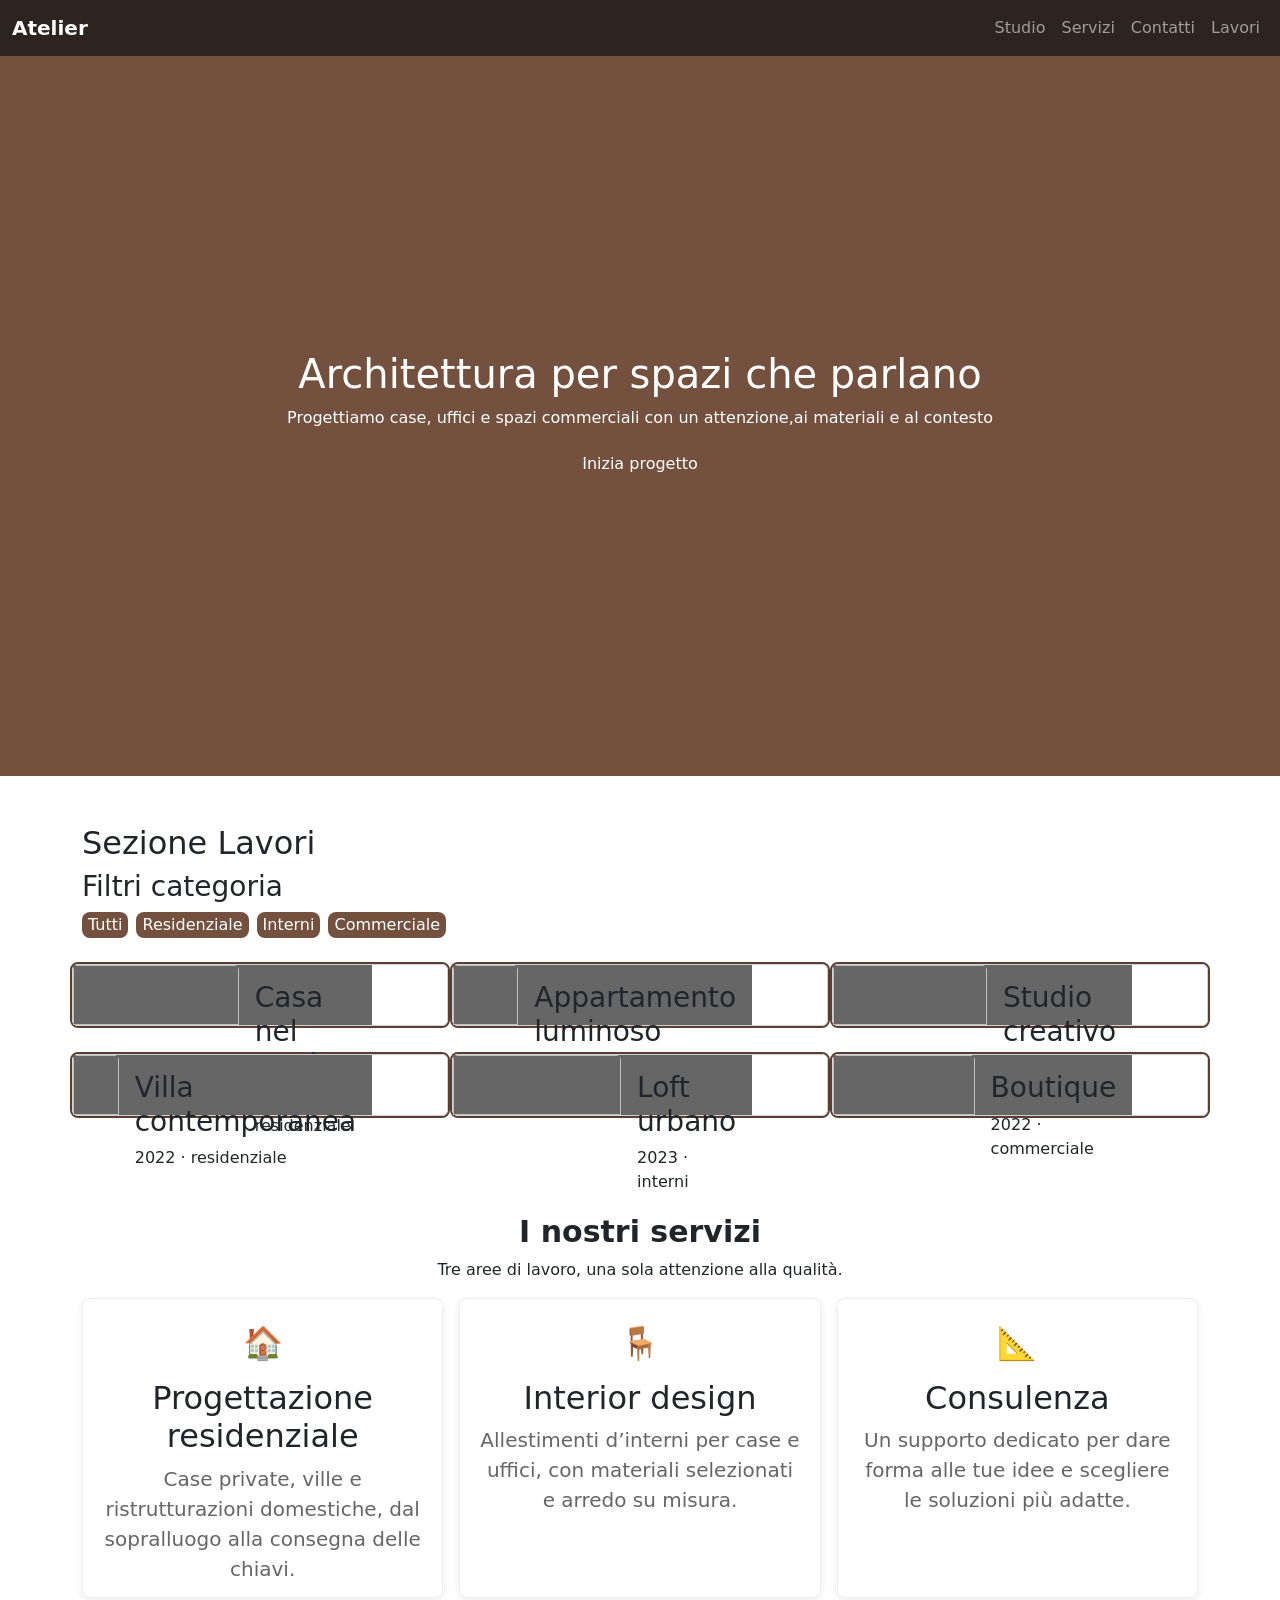
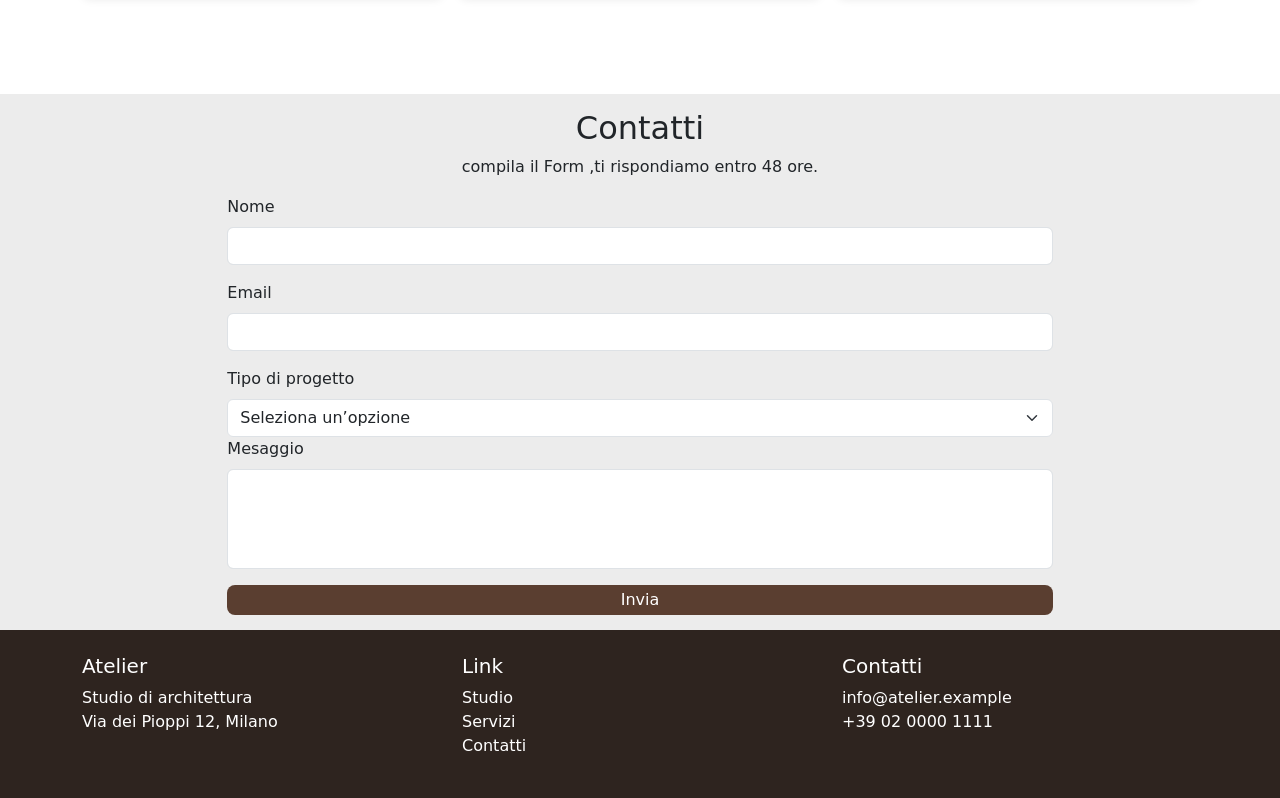
==== start/index.html @ 32607239 "sto finendo" ====
<!DOCTYPE html>
<html lang="it">

<head>
  <meta charset="UTF-8">
  <meta name="viewport" content="width=device-width, initial-scale=1.0">
  <title>Atelier — Studio di architettura</title>
  <link rel="stylesheet" href="https://cdn.jsdelivr.net/npm/bootstrap@5.3.3/dist/css/bootstrap.min.css">
  <link rel="stylesheet" href="style.css">
</head>

<body>

  
    <!-- Navbar Bootstrap (navbar-expand-md, sticky in cima) -->
    <header class="sticky-top">
      <nav class="navbar navbar-expand-md navbar-dark inizio ">
        <div class="container-fluid">
          <a class="navbar-brand fw-bold" href="#">Atelier</a>

          <button class="navbar-toggler" type="button" data-bs-toggle="collapse" data-bs-target="#nav-menu"
            aria-controls="nav-menu" aria-expanded="false" aria-label="Apri menu">
            <span class="navbar-toggler-icon"></span>
          </button>

          <div class="collapse navbar-collapse" id="nav-menu">
            <ul class="navbar-nav ms-auto"><!--margin left = ms-auto -->
              <li class="nav-item">
                <a class="nav-link" href="#studio">Studio</a>
              </li>
              <li class="nav-item">
                <a class="nav-link" href="#servizi">Servizi</a>
              </li>
              <li class="nav-item">
                <a class="nav-link" href="#contatti">Contatti</a>
              </li>
              <li class="nav-item">
                <a class="nav-link" href="#Lavori">Lavori</a>
              </li>
            </ul>
          </div>
        </div>
      </nav>
    </header>
 




  <section id="studio">
    <!-- Hero: titolo grande, sottotitolo, CTA. Sfondo brand. min-height 80vh -->
    <section class="hero d-flex align-items-center justify-content-center text-center">
      <div class="">
        <h1>Architettura per spazi che parlano</h1>
        <p>Progettiamo case, uffici e spazi commerciali con un attenzione,ai
          materiali e al contesto</p>
        <a class="btn btn-primary contatti_button" href="#contatti ">Inizia progetto</a>
      </div>
    </section>
  </section>




<section id="Lavori" class="py-5">
  <div class="container">
    <h2>Sezione Lavori</h2>

    <div class="mb-4">
      <h3>Filtri categoria</h3>
      <div id="filtri-lavori" class="d-flex flex-wrap gap-2">
        <button class="button_filter" data-categoria="tutti">Tutti</button>
        <button class="button_filter" data-categoria="residenziale">Residenziale</button>
        <button class="button_filter" data-categoria="interni">Interni</button>
        <button class="button_filter" data-categoria="commerciale">Commerciale</button>
      </div>
    </div>

    <div id="griglia-lavori" class="row g-4"></div>
  </div>
</section>





  <section id="servizi">
    <!-- 3 card servizi affiancate da md in su -->
    <section id="servizi" class="py-5">
      <div class="container">
        <div class="text-center mb-3">
          <h2 class="titolo_card fw-bold">I nostri servizi</h2>
          <p>Tre aree di lavoro, una sola attenzione alla qualità.</p>
        </div>

        <div class="row g-3">
          <div class="col-12 col-md-4 ">
            <article class="service-card text-center">
              <div class="service-icon" aria-hidden="true">🏠</div>
              <h3>Progettazione residenziale</h3>
              <p>Case private, ville e ristrutturazioni domestiche, dal sopralluogo alla consegna delle chiavi.</p>
            </article>
          </div>

          <div class="col-12 col-md-4">
            <article class="service-card text-center">
              <div class="service-icon" aria-hidden="true">🪑</div>
              <h3>Interior design</h3>
              <p>Allestimenti d’interni per case e uffici, con materiali selezionati e arredo su misura.</p>
            </article>
          </div>

          <div class="col-12 col-md-4">
            <article class="service-card text-center">
              <div class="service-icon" aria-hidden="true">📐</div>
              <h3>Consulenza</h3>
              <p>Un supporto dedicato per dare forma alle tue idee e scegliere le soluzioni più adatte.</p>
            </article>
          </div>
        </div>
      </div>
    </section>
  </section>

  <section id="contatti"  class="pt-5 pb-0">
    <!-- Form contatti Bootstrap, larghezza limitata e centrata -->

    <div clss="container ">
      <div class="row bg-contatti">
        <div class="col-12 col-md-8 col-lg-8 mx-auto ">
         <div class="text-center">
          <h2>Contatti</h2>
          <p>compila il Form ,ti rispondiamo entro 48 ore.</p>

         </div>

          <form>
            <div class="mb-3">
              <label for="none" class="form-label">Nome</label>
              <input type="text" class="form-control" id="input_name">

            </div>


            <div class="mb-3">
              <label for="email" class="form-label">Email</label>
              <input type="email" class="form-control" id="input_email">
            </div>

            <div class="mb-3">

              <label for="progetto" class="form-label">Tipo di progetto</label>
              <select class="form-select" id="progetto" name="progetto">
                <option value="" selected disabled>Seleziona un’opzione</option>
                <option value="residenziale">Progettazione residenziale</option>
                <option value="interior-design">Interior design</option>
                <option value="consulenza">Consulenza</option>
              </select>

              <div class="mb-3">
              <label for="none" class="form-label">Mesaggio</label>
              <input type="text" class="form-control" id="input_message">

            </div>
            </div>
            <button class="buttom_from">Invia</button>
          </form>
        </div>

      </div>

    </div>





  </section>

 




    <!-- 3 colonne: Atelier+indirizzo / Link / Contatti. Copyright in fondo -->
  <footer class="footer">
  <div class="container">
    <div class="row">
      <div class="col-12 col-md-4 footer_m">
        <h5>Atelier</h5>
        <p>Studio di architettura<br>Via dei Pioppi 12, Milano</p>
      </div>

      <div class="col-12 col-md-4 footer_m">
        <h5>Link</h5>
        <ul class="list-unstyled">
          <li><a class="text-decoration-none" href="#studio">Studio</a></li>
          <li><a class="text-decoration-none" href="#servizi">Servizi</a></li>
          <li><a class="text-decoration-none" href="#contatti">Contatti</a></li>
        </ul>
      </div>

      <div class="col-12 col-md-4 footer_m">
        <h5>Contatti</h5>
        <ul class="list-unstyled">
          <li><a class="text-decoration-none" href="mailto:info@atelier.example">info@atelier.example</a></li>
          <li><a class="text-decoration-none" href="tel:+390200001111">+39 02 0000 1111</a></li>
        </ul>
      </div>
    </div>
  </div>
</footer>

  <script src="https://cdn.jsdelivr.net/npm/bootstrap@5.3.3/dist/js/bootstrap.bundle.min.js"></script>
  <script src="script.js"></script>
</body>

</html>
---- start/style.css ----
.inizio {
  background-color: hsl(20, 20%, 15%);
}

.hero {
  min-height: 80vh;
  background-color: hsl(20, 30%, 35%);
  color: white;
}

.bg-contatti {
  background-color: rgba(208, 208, 208, 0.4);
  padding: 15px;
}

.contatti_button {
  background-color: hsl(20, 30%, 35%);
  border: hsl(20, 30%, 27%);
}

.contatti_button:hover {
  background-color: hsl(20, 30%, 27%);
  border: hsl(20, 30%, 27%);
}

#contatti {
  padding-bottom: 0px;
}

.titolo_card {
  font-size: 30px;
}

.service-card {
  box-shadow: 0 4px 14px rgba(0, 0, 0, 0.12);
  transition: transform 0.25s ease, box-shadow 0.25s ease;
}
.service-card:hover {
  transform: translateY(-5px);
  box-shadow: 0 8px 22px rgba(0, 0, 0, 0.18);
}
.service-card {
  width: 100%;
  height: 300px;
  padding: 1.25rem;
  background: #fff;
  border: 1px solid #eee;
  border-radius: 0.5rem;
  box-shadow: 0 2px 8px rgba(0, 0, 0, 0.08);
  font-size: 20px;
}

.service-icon {
  margin-bottom: 0.75rem;
  font-size: 2rem;
}

.service-card h3 {
  font-size: 2rem;
}

.service-card p {
  margin-bottom: 0;
  color: #666;
}

.buttom_from {
  width: 100%;
  border: 0px;
  background-color: hsl(20, 30%, 27%);
  border-radius: 8px;
  color: #fff;
}

#input_message {
  height: 100px;
}

.img_card {
  display: flex;
  background-color: #666;
  width: 80%;
  height: 60px;
}

.card_lavori {
  border: 2px solid hsl(20, 30%, 27%);
  background-color: #fff;
  border-radius: 8px;
  padding: 0px;
}

.button_filter {
  background-color: hsl(20, 30%, 35%);
  color: #fff;
  border: hsl(20, 30%, 27%);
  border-radius: 8px;
}

.button_filter :hover {
  background-color: white !important;
  color: hsl(20, 30%, 35%);
}

.footer {
  background-color: hsl(20, 20%, 15%);
  color: #fff;
  width: 100%;
  height: 100%;
  padding: 1.5rem 0;
}

.footer_m {
  margin-bottom: 1rem;
}

.footer a {
  color: white;
}

@media (min-width: 768px) {
  .footer_m {
    margin-bottom: 0px;
  }
  .buttom_from {
    height: 30px;
  }
}

/*# sourceMappingURL=style.css.map */
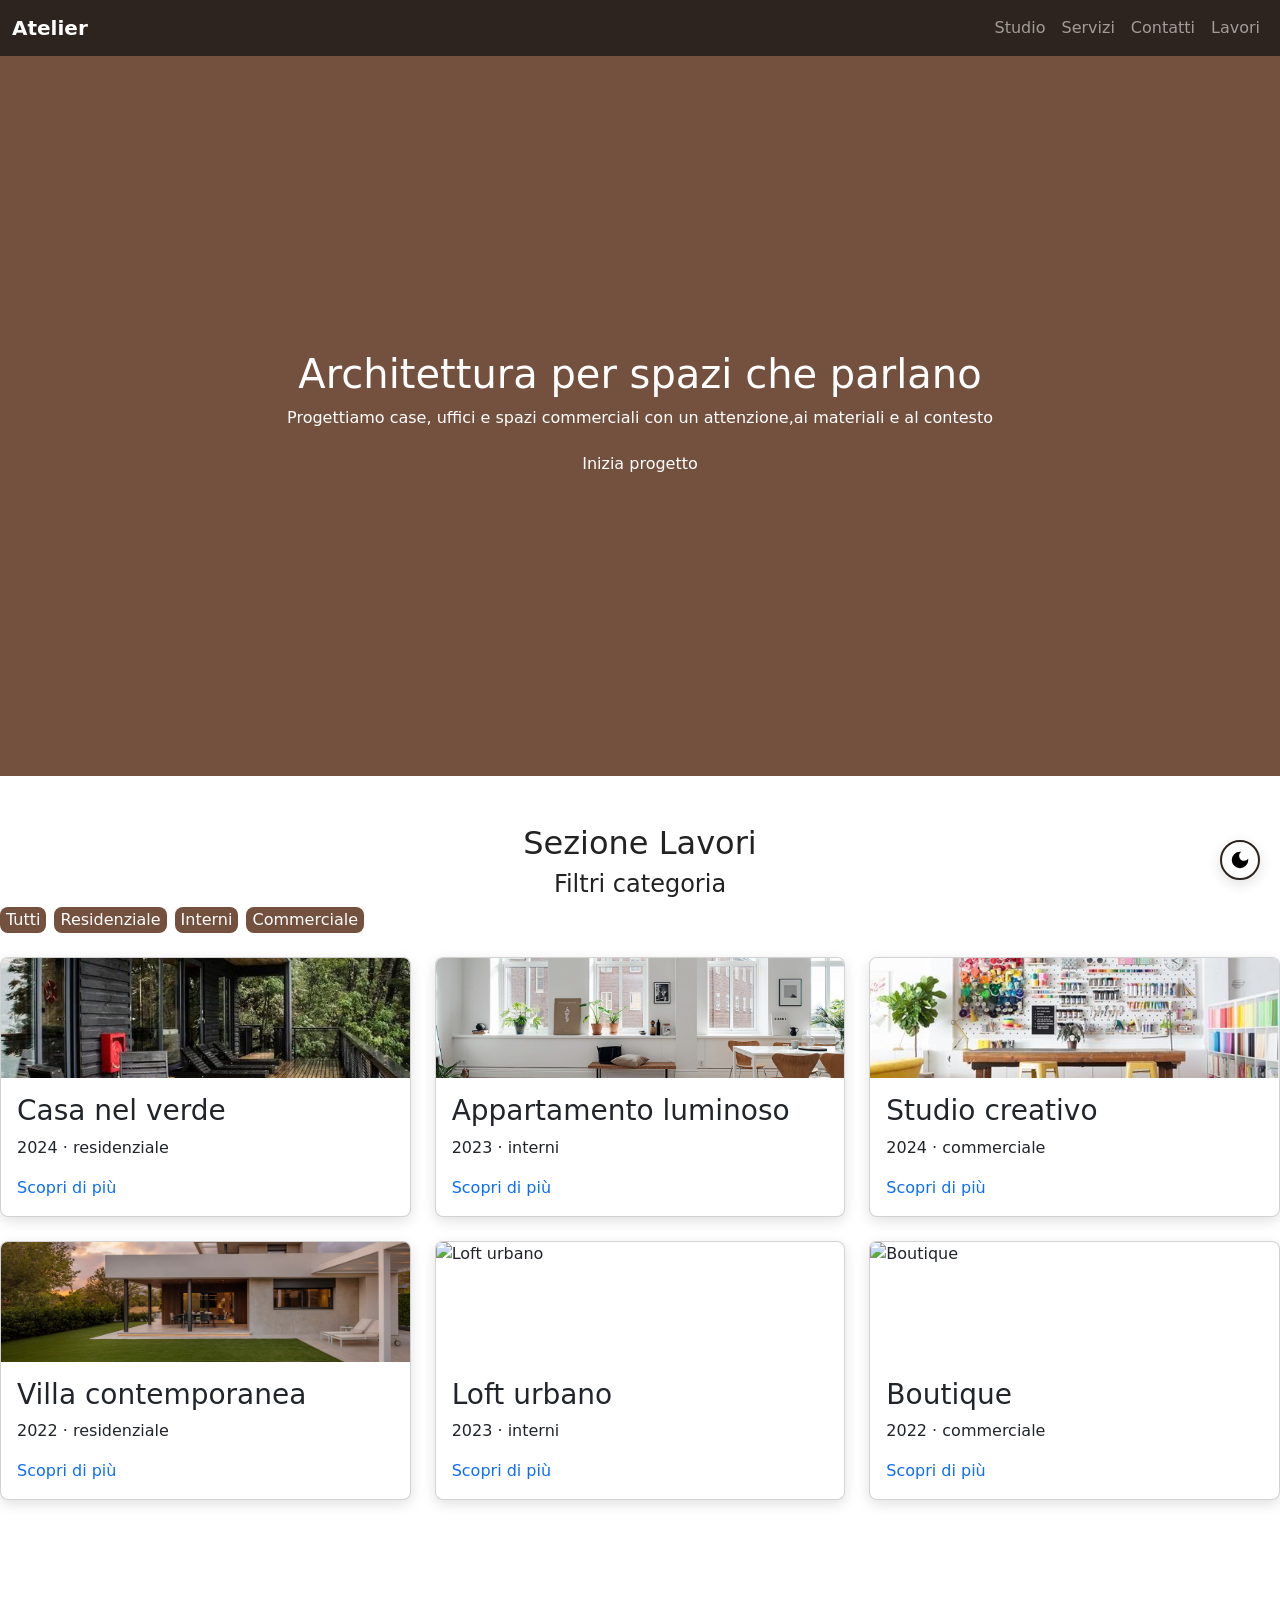
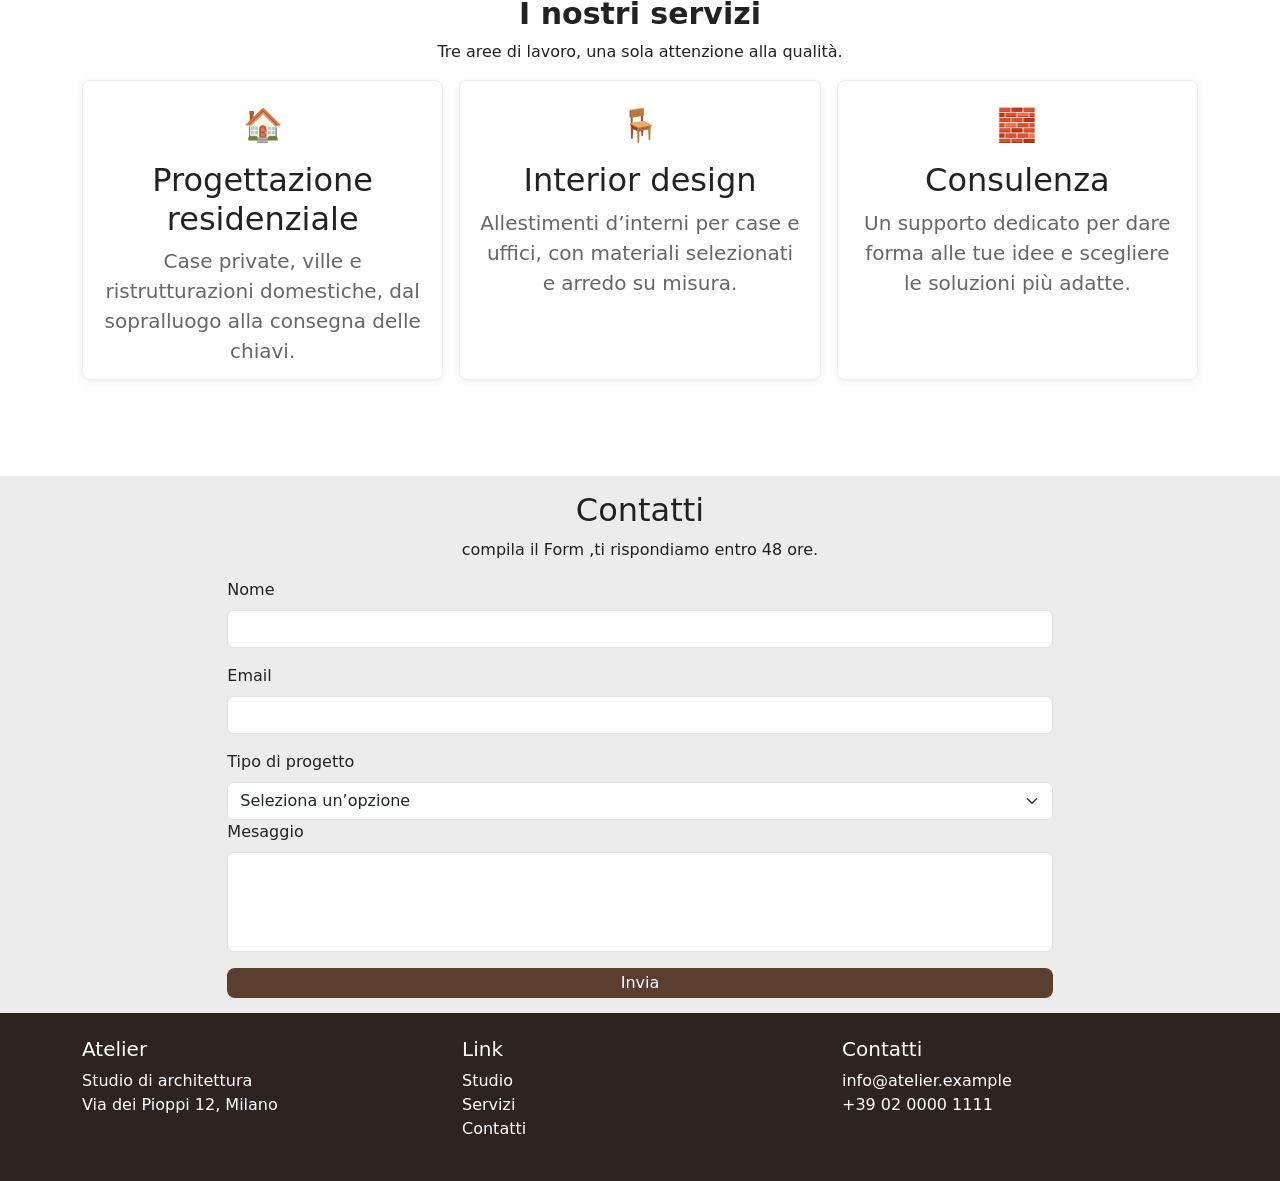
==== commit 3875842b: "quasi fatto" ====
--- a/start/index.html
+++ b/start/index.html
@@ -10,39 +10,50 @@
 </head>
 
 <body>
-
-  
-    <!-- Navbar Bootstrap (navbar-expand-md, sticky in cima) -->
-    <header class="sticky-top">
-      <nav class="navbar navbar-expand-md navbar-dark inizio ">
-        <div class="container-fluid">
-          <a class="navbar-brand fw-bold" href="#">Atelier</a>
-
-          <button class="navbar-toggler" type="button" data-bs-toggle="collapse" data-bs-target="#nav-menu"
-            aria-controls="nav-menu" aria-expanded="false" aria-label="Apri menu">
-            <span class="navbar-toggler-icon"></span>
-          </button>
-
-          <div class="collapse navbar-collapse" id="nav-menu">
-            <ul class="navbar-nav ms-auto"><!--margin left = ms-auto -->
-              <li class="nav-item">
-                <a class="nav-link" href="#studio">Studio</a>
-              </li>
-              <li class="nav-item">
-                <a class="nav-link" href="#servizi">Servizi</a>
-              </li>
-              <li class="nav-item">
-                <a class="nav-link" href="#contatti">Contatti</a>
-              </li>
-              <li class="nav-item">
-                <a class="nav-link" href="#Lavori">Lavori</a>
-              </li>
-            </ul>
-          </div>
-        </div>
-      </nav>
-    </header>
- 
+  <!--  BOTTONE notte -->
+  <div class="position-absolute z-3">
+    <button class="tema-toggle  d-flex align-items-center justify-content-center">
+      <svg xmlns="http://w3.org" width="22" height="22" viewBox="0 0 24 24" fill="currentColor">
+        <path
+          d="M12 3a9 9 0 1 0 9 9c0-.46-.04-.92-.1-1.36a5.389 5.389 0 0 1-4.4 2.26 5.403 5.403 0 0 1-3.14-9.8c-.44-.06-.9-.1-1.36-.1z" />
+      </svg>
+    </button>
+  </div>
+
+
+
+
+  <!-- Navbar Bootstrap (navbar-expand-md, sticky in cima) -->
+  <header class="sticky-top">
+    <nav class="navbar navbar-expand-md navbar-dark inizio ">
+      <div class="container-fluid">
+        <a class="navbar-brand fw-bold" href="#">Atelier</a>
+
+        <button class="navbar-toggler" type="button" data-bs-toggle="collapse" data-bs-target="#nav-menu"
+          aria-controls="nav-menu" aria-expanded="false" aria-label="Apri menu">
+          <span class="navbar-toggler-icon"></span>
+        </button>
+
+        <div class="collapse navbar-collapse" id="nav-menu">
+          <ul class="navbar-nav ms-auto"><!--margin left = ms-auto -->
+            <li class="nav-item">
+              <a class="nav-link" href="#studio">Studio</a>
+            </li>
+            <li class="nav-item">
+              <a class="nav-link" href="#servizi">Servizi</a>
+            </li>
+            <li class="nav-item">
+              <a class="nav-link" href="#contatti">Contatti</a>
+            </li>
+            <li class="nav-item">
+              <a class="nav-link" href="#Lavori">Lavori</a>
+            </li>
+          </ul>
+        </div>
+      </div>
+    </nav>
+  </header>
+
 
 
 
@@ -61,24 +72,25 @@
 
 
 
-
-<section id="Lavori" class="py-5">
-  <div class="container">
-    <h2>Sezione Lavori</h2>
-
-    <div class="mb-4">
-      <h3>Filtri categoria</h3>
-      <div id="filtri-lavori" class="d-flex flex-wrap gap-2">
-        <button class="button_filter" data-categoria="tutti">Tutti</button>
-        <button class="button_filter" data-categoria="residenziale">Residenziale</button>
-        <button class="button_filter" data-categoria="interni">Interni</button>
-        <button class="button_filter" data-categoria="commerciale">Commerciale</button>
-      </div>
+  <!-- Sezione Lavori-->
+  <section id="Lavori" class="py-5">
+    <div>
+      <div class="container text-center">
+        <h2 >Sezione Lavori</h2>
+        <h4>Filtri categoria</h4>
+      </div>
+      <div class="mb-4">
+        <div id="filtri-lavori" class="d-flex flex-wrap gap-2">
+          <button class="button_filter" data-categoria="tutti">Tutti</button>
+          <button class="button_filter" data-categoria="residenziale">Residenziale</button>
+          <button class="button_filter" data-categoria="interni">Interni</button>
+          <button class="button_filter" data-categoria="commerciale">Commerciale</button>
+        </div>
+      </div>
+
+      <div id="griglia-lavori" class="row g-4"></div>
     </div>
-
-    <div id="griglia-lavori" class="row g-4"></div>
-  </div>
-</section>
+  </section>
 
 
 
@@ -112,7 +124,7 @@
 
           <div class="col-12 col-md-4">
             <article class="service-card text-center">
-              <div class="service-icon" aria-hidden="true">📐</div>
+              <div class="service-icon" aria-hidden="true">🧱</div>
               <h3>Consulenza</h3>
               <p>Un supporto dedicato per dare forma alle tue idee e scegliere le soluzioni più adatte.</p>
             </article>
@@ -122,17 +134,17 @@
     </section>
   </section>
 
-  <section id="contatti"  class="pt-5 pb-0">
+  <section id="contatti" class="pt-5 pb-0">
     <!-- Form contatti Bootstrap, larghezza limitata e centrata -->
 
     <div clss="container ">
       <div class="row bg-contatti">
         <div class="col-12 col-md-8 col-lg-8 mx-auto ">
-         <div class="text-center">
-          <h2>Contatti</h2>
-          <p>compila il Form ,ti rispondiamo entro 48 ore.</p>
-
-         </div>
+          <div class="text-center">
+            <h2>Contatti</h2>
+            <p>compila il Form ,ti rispondiamo entro 48 ore.</p>
+
+          </div>
 
           <form>
             <div class="mb-3">
@@ -158,10 +170,10 @@
               </select>
 
               <div class="mb-3">
-              <label for="none" class="form-label">Mesaggio</label>
-              <input type="text" class="form-control" id="input_message">
-
-            </div>
+                <label for="none" class="form-label">Mesaggio</label>
+                <input type="text" class="form-control" id="input_message">
+
+              </div>
             </div>
             <button class="buttom_from">Invia</button>
           </form>
@@ -177,39 +189,39 @@
 
   </section>
 
- 
-
-
-
-
-    <!-- 3 colonne: Atelier+indirizzo / Link / Contatti. Copyright in fondo -->
+
+
+
+
+
+  <!-- 3 colonne: Atelier+indirizzo / Link / Contatti. Copyright in fondo -->
   <footer class="footer">
-  <div class="container">
-    <div class="row">
-      <div class="col-12 col-md-4 footer_m">
-        <h5>Atelier</h5>
-        <p>Studio di architettura<br>Via dei Pioppi 12, Milano</p>
-      </div>
-
-      <div class="col-12 col-md-4 footer_m">
-        <h5>Link</h5>
-        <ul class="list-unstyled">
-          <li><a class="text-decoration-none" href="#studio">Studio</a></li>
-          <li><a class="text-decoration-none" href="#servizi">Servizi</a></li>
-          <li><a class="text-decoration-none" href="#contatti">Contatti</a></li>
-        </ul>
-      </div>
-
-      <div class="col-12 col-md-4 footer_m">
-        <h5>Contatti</h5>
-        <ul class="list-unstyled">
-          <li><a class="text-decoration-none" href="mailto:info@atelier.example">info@atelier.example</a></li>
-          <li><a class="text-decoration-none" href="tel:+390200001111">+39 02 0000 1111</a></li>
-        </ul>
+    <div class="container">
+      <div class="row">
+        <div class="col-12 col-md-4 footer_m">
+          <h5>Atelier</h5>
+          <p>Studio di architettura<br>Via dei Pioppi 12, Milano</p>
+        </div>
+
+        <div class="col-12 col-md-4 footer_m">
+          <h5>Link</h5>
+          <ul class="list-unstyled">
+            <li><a class="text-decoration-none" href="#studio">Studio</a></li>
+            <li><a class="text-decoration-none" href="#servizi">Servizi</a></li>
+            <li><a class="text-decoration-none" href="#contatti">Contatti</a></li>
+          </ul>
+        </div>
+
+        <div class="col-12 col-md-4 footer_m">
+          <h5>Contatti</h5>
+          <ul class="list-unstyled">
+            <li><a class="text-decoration-none" href="mailto:info@atelier.example">info@atelier.example</a></li>
+            <li><a class="text-decoration-none" href="tel:+390200001111">+39 02 0000 1111</a></li>
+          </ul>
+        </div>
       </div>
     </div>
-  </div>
-</footer>
+  </footer>
 
   <script src="https://cdn.jsdelivr.net/npm/bootstrap@5.3.3/dist/js/bootstrap.bundle.min.js"></script>
   <script src="script.js"></script>
--- a/start/style.css
+++ b/start/style.css
@@ -1,3 +1,32 @@
+.tema-toggle {
+  position: fixed;
+  right: 20px;
+  bottom: 20px;
+  z-index: 1050;
+  border-radius: 50%;
+  width: 40px;
+  height: 40px;
+  border: 2px solid hsl(20, 20%, 15%);
+  background-color: #fff;
+  box-shadow: 0 4px 14px rgba(0, 0, 0, 0.12);
+  transition: transform 0.25s ease, box-shadow 0.25s ease;
+}
+.tema-toggle:hover {
+  transform: translateY(-5px);
+  box-shadow: 0 8px 22px rgba(0, 0, 0, 0.18);
+}
+
+body {
+  background-color: #fff;
+  color: #222;
+  transition: background-color 300ms ease, color 300ms ease;
+}
+
+body.dark {
+  background-color: #222;
+  color: white;
+}
+
 .inizio {
   background-color: hsl(20, 20%, 15%);
 }
@@ -84,10 +113,26 @@
 }
 
 .card_lavori {
-  border: 2px solid hsl(20, 30%, 27%);
-  background-color: #fff;
+  box-shadow: 0 4px 14px rgba(0, 0, 0, 0.12);
+  transition: transform 0.25s ease, box-shadow 0.25s ease;
+}
+.card_lavori:hover {
+  transform: translateY(-5px);
+  box-shadow: 0 8px 22px rgba(0, 0, 0, 0.18);
+}
+.card_lavori {
+  overflow: hidden;
   border-radius: 8px;
-  padding: 0px;
+}
+
+.card_lavori .card-img-top {
+  width: 100%;
+  height: 120px;
+  object-fit: cover;
+}
+
+.card-link {
+  text-decoration: none;
 }
 
 .button_filter {
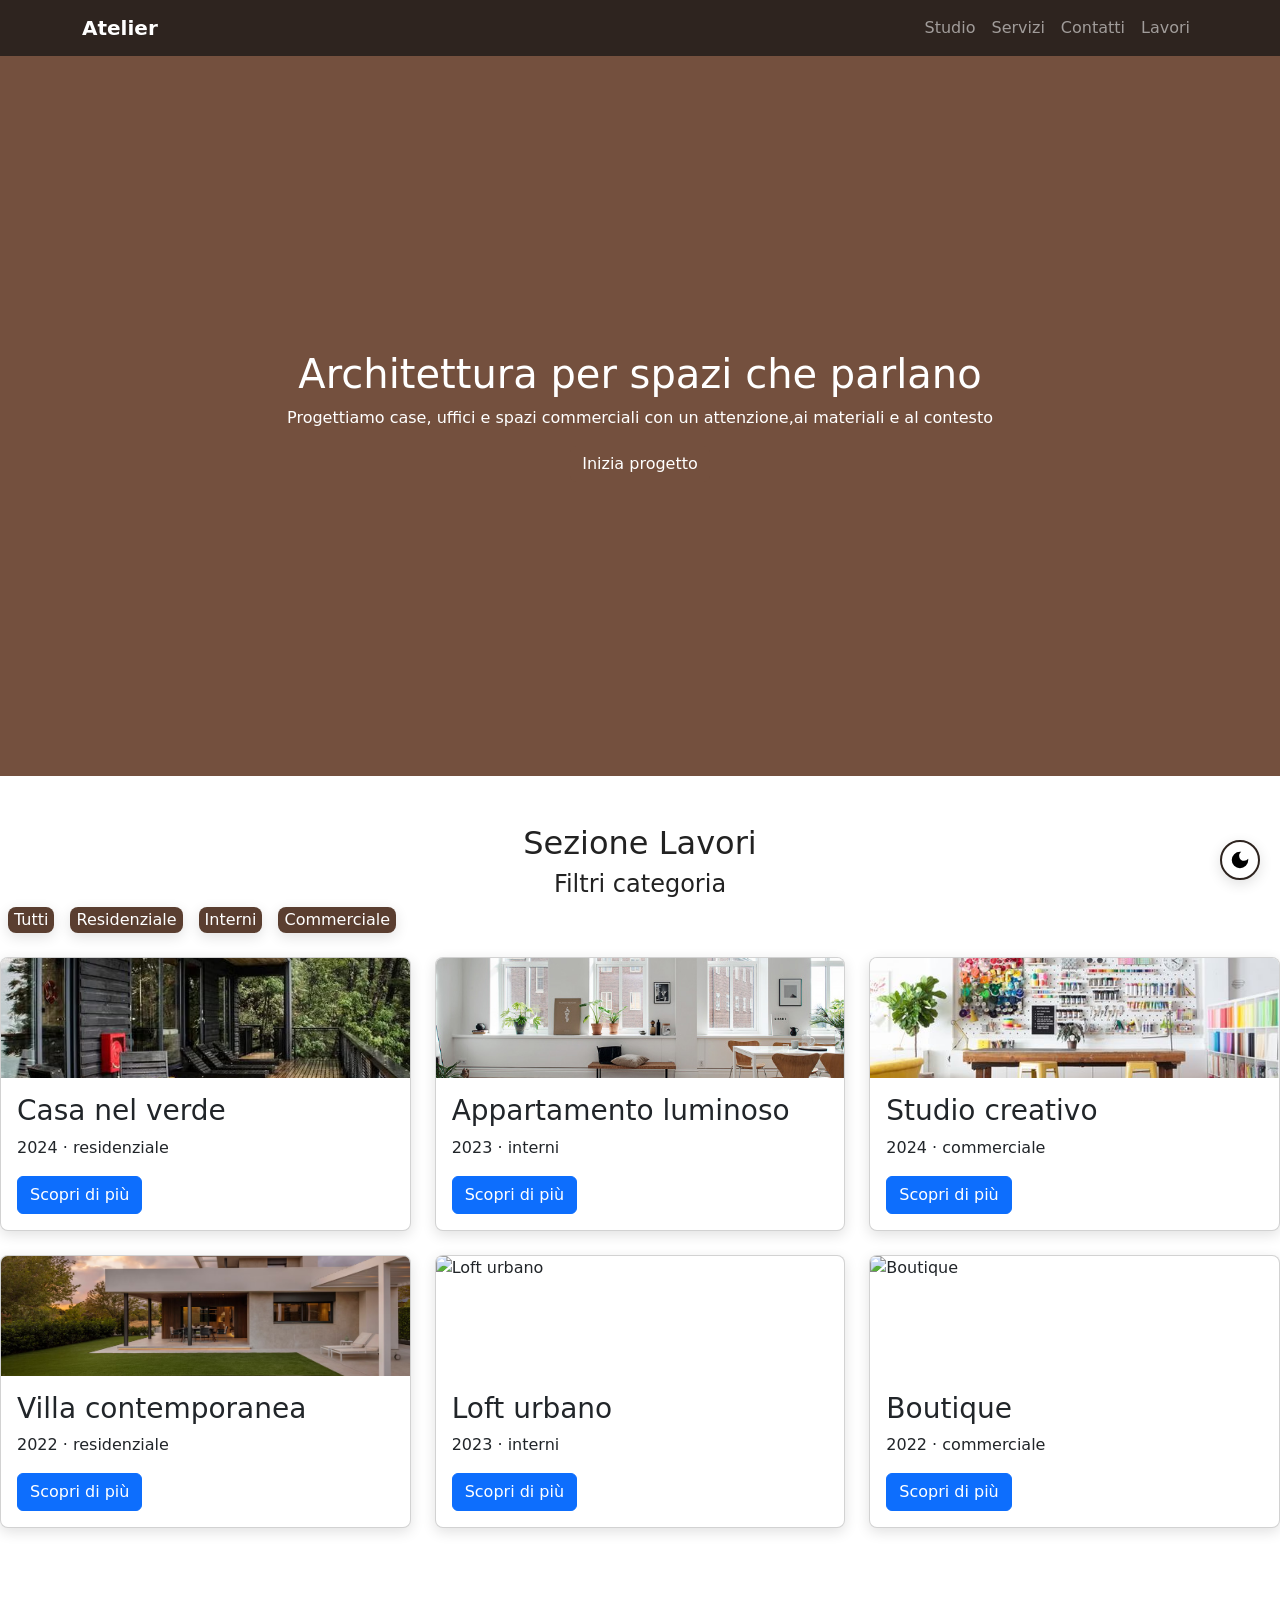
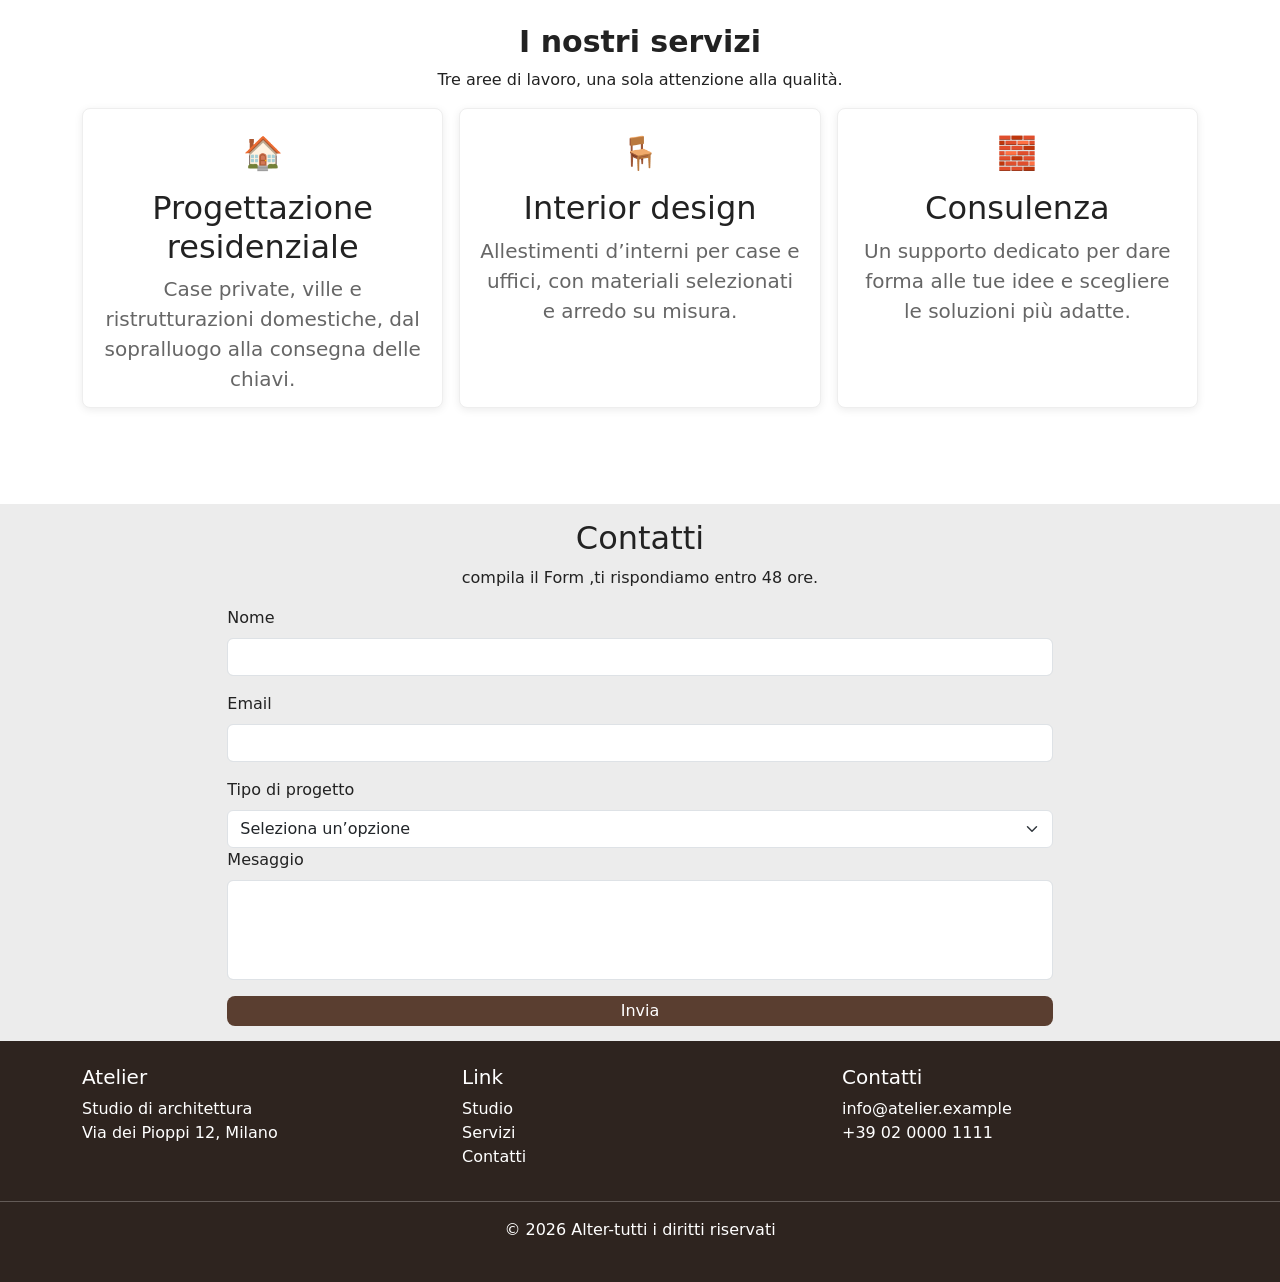
==== commit ea5dd94f: "finendo lultimo extra" ====
--- a/start/index.html
+++ b/start/index.html
@@ -25,8 +25,8 @@
 
   <!-- Navbar Bootstrap (navbar-expand-md, sticky in cima) -->
   <header class="sticky-top">
-    <nav class="navbar navbar-expand-md navbar-dark inizio ">
-      <div class="container-fluid">
+    <nav class="navbar navbar-expand-md navbar-dark inizio  ">
+      <div class="container">
         <a class="navbar-brand fw-bold" href="#">Atelier</a>
 
         <button class="navbar-toggler" type="button" data-bs-toggle="collapse" data-bs-target="#nav-menu"
@@ -76,7 +76,7 @@
   <section id="Lavori" class="py-5">
     <div>
       <div class="container text-center">
-        <h2 >Sezione Lavori</h2>
+        <h2>Sezione Lavori</h2>
         <h4>Filtri categoria</h4>
       </div>
       <div class="mb-4">
@@ -221,10 +221,32 @@
         </div>
       </div>
     </div>
+    <hr>
+    <p class="text-center mb-3 ">&copy 2026 Alter-tutti i diritti riservati</p>
+
   </footer>
 
   <script src="https://cdn.jsdelivr.net/npm/bootstrap@5.3.3/dist/js/bootstrap.bundle.min.js"></script>
   <script src="script.js"></script>
+
+
+
+
+
+
+  <div class="modal fade" id="modalLavoro">
+    <div class="modal-dialog">
+      <div class="modal-content">
+        <div class="modal-header">
+          <h5 class="modal-title">Casa nel verde</h5>
+          <button class="btn-close" data-bs-dismiss="modal"></button>
+        </div>
+        <div class="modal-body">
+          <p>Descrizione del progetto.</p>
+        </div>
+      </div>
+    </div>
+  </div>
 </body>
 
 </html>
--- a/start/style.css
+++ b/start/style.css
@@ -136,15 +136,23 @@
 }
 
 .button_filter {
+  border: none;
+  background-color: hsl(20, 30%, 27%);
+  border-radius: 8px;
+  color: white;
+  box-shadow: 0 4px 14px rgba(0, 0, 0, 0.12);
+  transition: transform 0.25s ease, box-shadow 0.25s ease;
+}
+.button_filter:hover {
+  transform: translateY(-5px);
+  box-shadow: 0 8px 22px rgba(0, 0, 0, 0.18);
+}
+.button_filter {
+  margin-left: 8px;
+}
+
+.button_filter:hover {
   background-color: hsl(20, 30%, 35%);
-  color: #fff;
-  border: hsl(20, 30%, 27%);
-  border-radius: 8px;
-}
-
-.button_filter :hover {
-  background-color: white !important;
-  color: hsl(20, 30%, 35%);
 }
 
 .footer {
@@ -171,5 +179,47 @@
     height: 30px;
   }
 }
+@media (min-width: 1400px) {
+  .tema-toggle {
+    top: 70px;
+  }
+}
+.popup {
+  display: none;
+  position: fixed;
+  inset: 0;
+  background: rgba(0, 0, 0, 0.6);
+  justify-content: center;
+  align-items: center;
+  z-index: 2000;
+}
+
+.popup.visibile {
+  display: flex;
+}
+
+.popup-contenuto {
+  background: white;
+  color: #222;
+  padding: 2rem;
+  border-radius: 8px;
+}
+
+.pop.b {
+  border-radius: 20px;
+}
+
+.pop_b:hover {
+  background-color: rgb(93, 0, 0);
+}
+
+.pop_invia {
+  border: #222;
+  border-radius: 6px;
+}
+
+.pop_invia:hover {
+  background-color: green;
+}
 
 /*# sourceMappingURL=style.css.map */
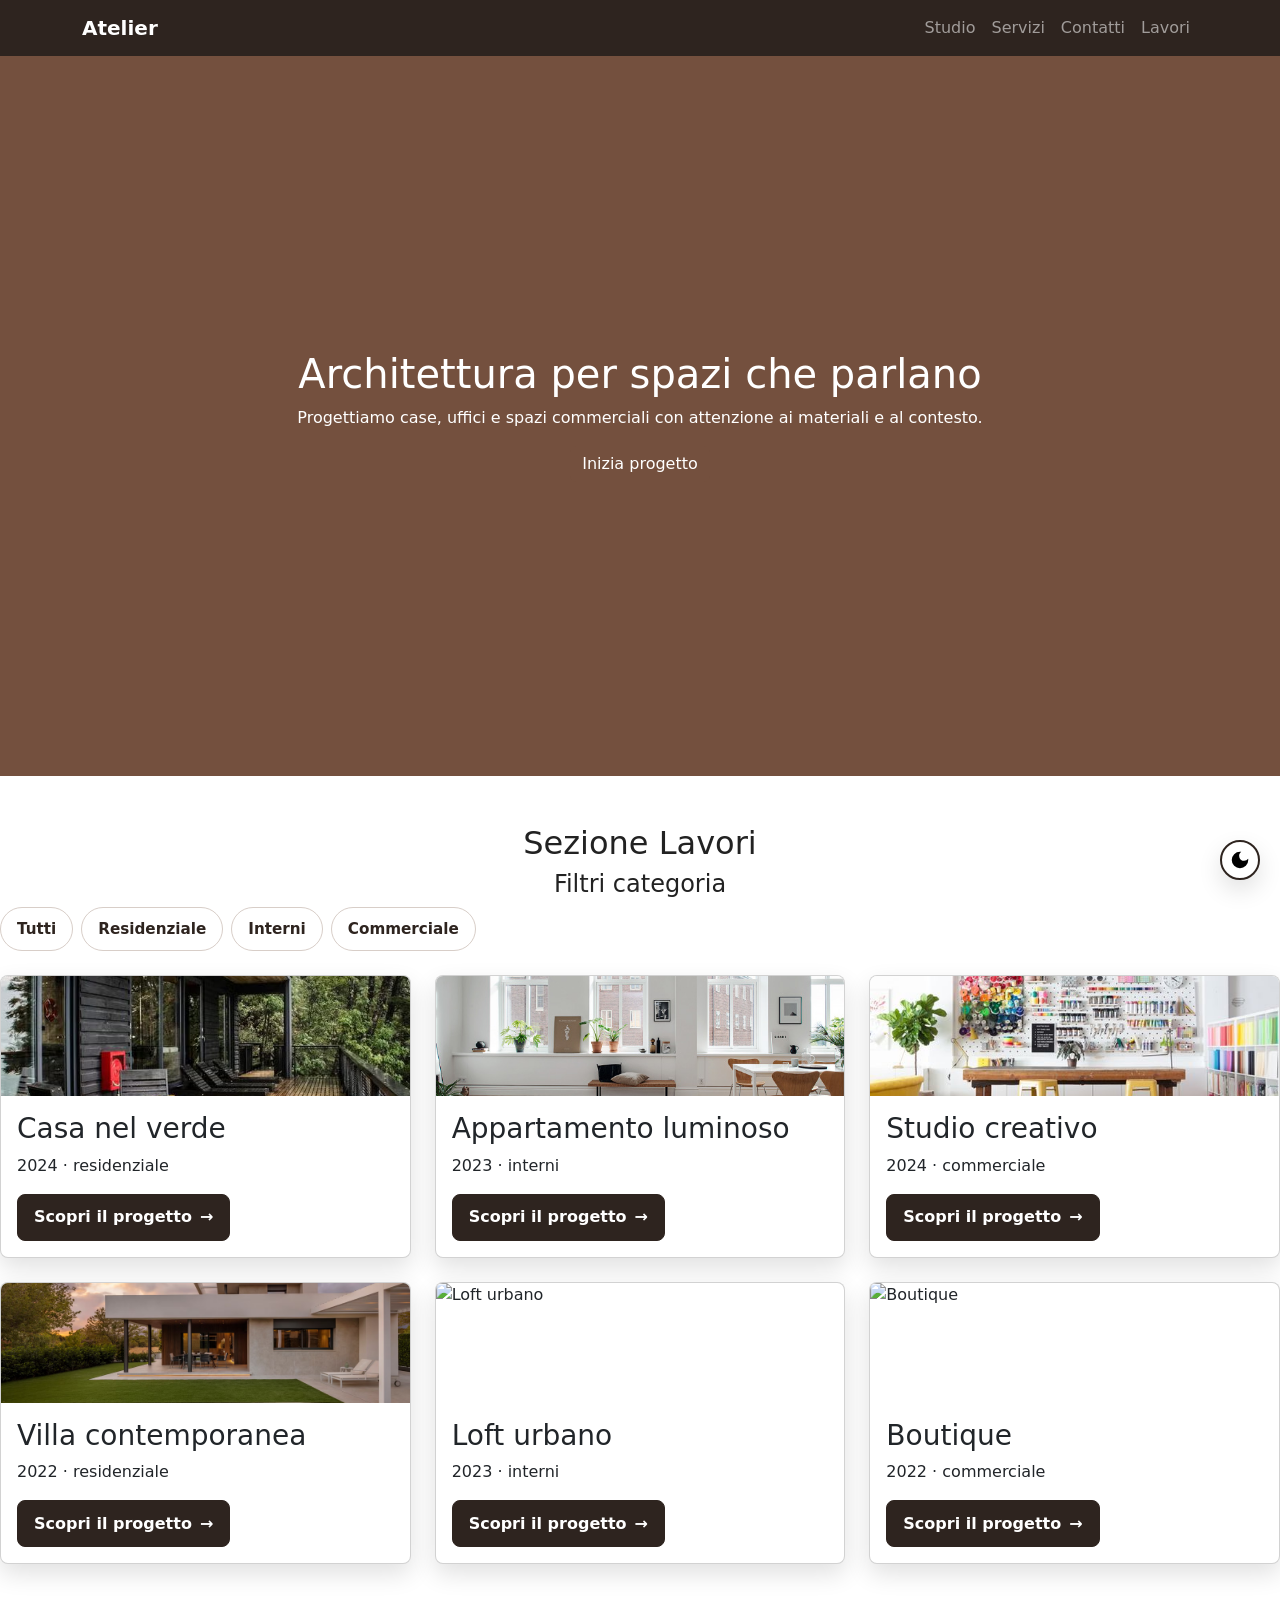
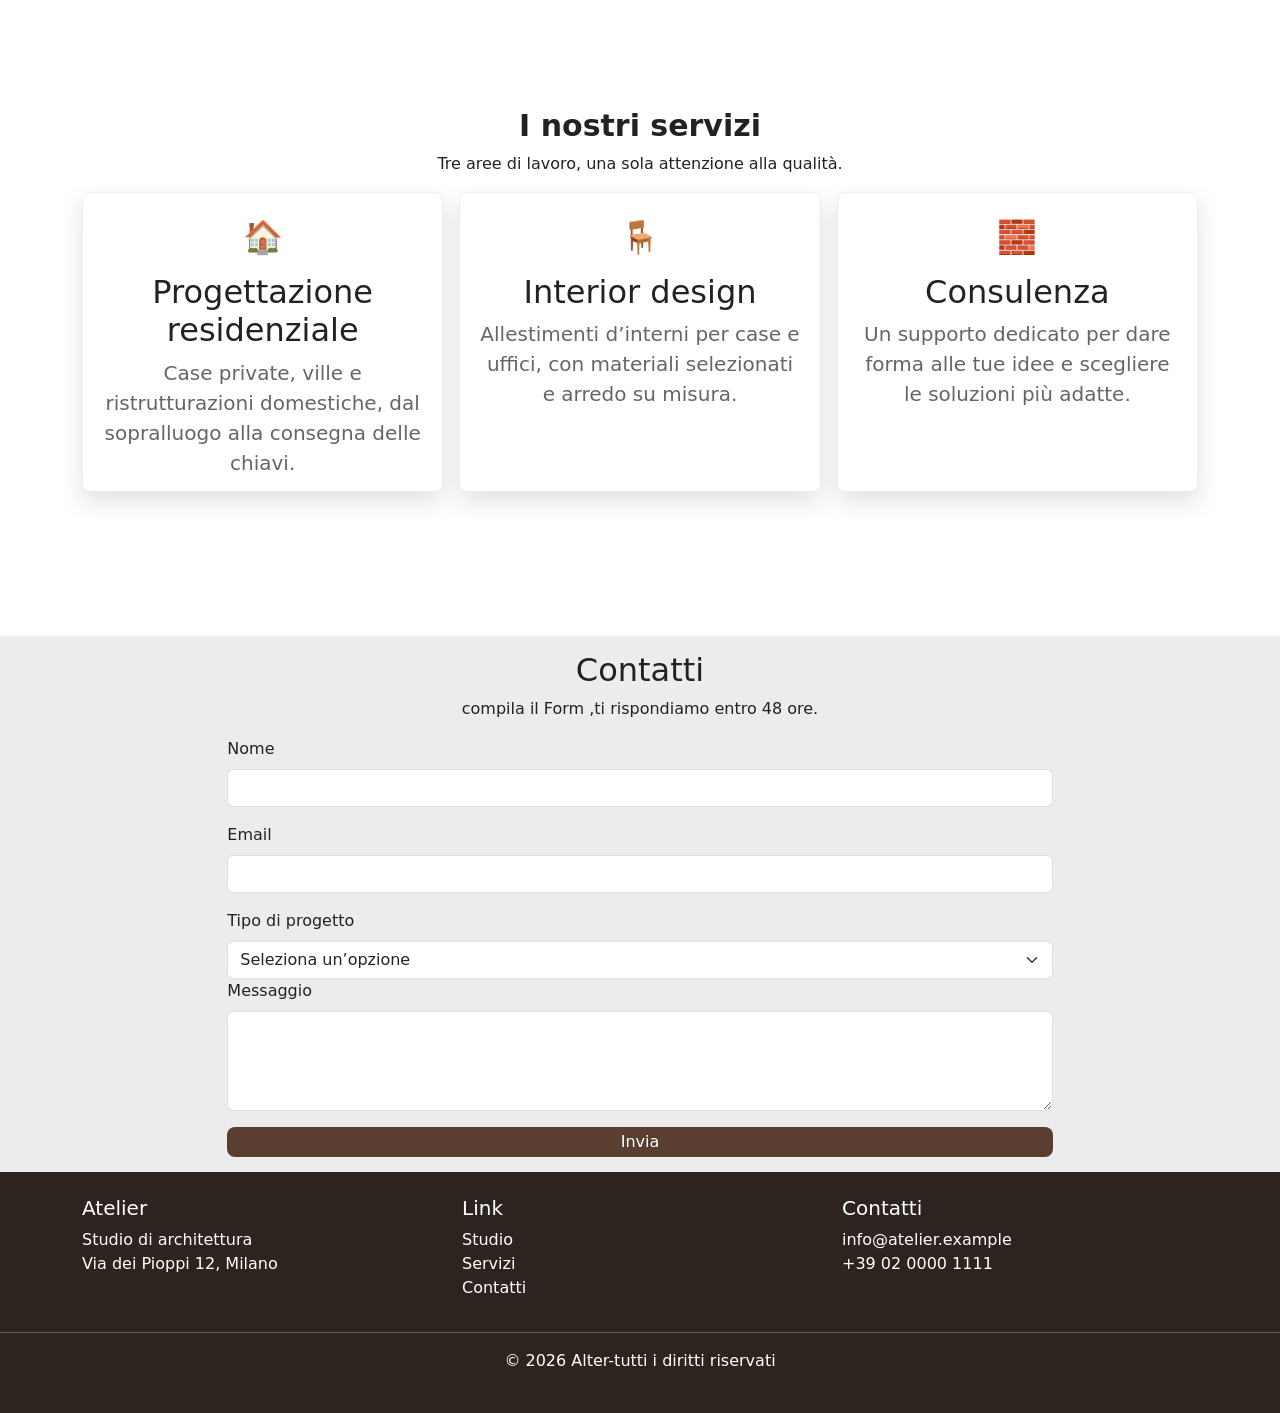
==== commit 692c61d3: "finito" ====
--- a/start/index.html
+++ b/start/index.html
@@ -46,7 +46,7 @@
               <a class="nav-link" href="#contatti">Contatti</a>
             </li>
             <li class="nav-item">
-              <a class="nav-link" href="#Lavori">Lavori</a>
+             <a class="nav-link" href="#lavori">Lavori</a>
             </li>
           </ul>
         </div>
@@ -57,20 +57,14 @@
 
 
 
-
-  <section id="studio">
-    <!-- Hero: titolo grande, sottotitolo, CTA. Sfondo brand. min-height 80vh -->
-    <section class="hero d-flex align-items-center justify-content-center text-center">
-      <div class="">
-        <h1>Architettura per spazi che parlano</h1>
-        <p>Progettiamo case, uffici e spazi commerciali con un attenzione,ai
-          materiali e al contesto</p>
-        <a class="btn btn-primary contatti_button" href="#contatti ">Inizia progetto</a>
-      </div>
-    </section>
-  </section>
-
-
+  <!-- Hero: titolo grande, sottotitolo, CTA. Sfondo brand. min-height 80vh -->
+  <section id="studio" class="hero d-flex align-items-center justify-content-center text-center">
+    <div>
+      <h1>Architettura per spazi che parlano</h1>
+      <p>Progettiamo case, uffici e spazi commerciali con attenzione ai materiali e al contesto.</p>
+      <a class="btn btn-primary contatti_button" href="#contatti">Inizia progetto</a>
+    </div>
+  </section>
 
   <!-- Sezione Lavori-->
   <section id="Lavori" class="py-5">
@@ -96,7 +90,7 @@
 
 
 
-  <section id="servizi">
+  <section id="servizi" class="py-5">
     <!-- 3 card servizi affiancate da md in su -->
     <section id="servizi" class="py-5">
       <div class="container">
@@ -148,14 +142,14 @@
 
           <form>
             <div class="mb-3">
-              <label for="none" class="form-label">Nome</label>
+              <label for="input_name" class="form-label">Nome</label>
               <input type="text" class="form-control" id="input_name">
 
             </div>
 
 
             <div class="mb-3">
-              <label for="email" class="form-label">Email</label>
+              <label for="input_email" class="form-label">Email</label>
               <input type="email" class="form-control" id="input_email">
             </div>
 
@@ -170,8 +164,8 @@
               </select>
 
               <div class="mb-3">
-                <label for="none" class="form-label">Mesaggio</label>
-                <input type="text" class="form-control" id="input_message">
+                <label for="input_message" class="form-label">Messaggio</label>
+                <textarea class="form-control" id="input_message" rows="4"></textarea>
 
               </div>
             </div>
@@ -234,19 +228,7 @@
 
 
 
-  <div class="modal fade" id="modalLavoro">
-    <div class="modal-dialog">
-      <div class="modal-content">
-        <div class="modal-header">
-          <h5 class="modal-title">Casa nel verde</h5>
-          <button class="btn-close" data-bs-dismiss="modal"></button>
-        </div>
-        <div class="modal-body">
-          <p>Descrizione del progetto.</p>
-        </div>
-      </div>
-    </div>
-  </div>
+
 </body>
 
 </html>
--- a/start/style.css
+++ b/start/style.css
@@ -1,3 +1,9 @@
+@media (max-width: 576px) {
+  .popup-contenuto {
+    padding: 2rem 1.25rem 1.5rem;
+    border-radius: 16px;
+  }
+}
 .tema-toggle {
   position: fixed;
   right: 20px;
@@ -8,7 +14,7 @@
   height: 40px;
   border: 2px solid hsl(20, 20%, 15%);
   background-color: #fff;
-  box-shadow: 0 4px 14px rgba(0, 0, 0, 0.12);
+  box-shadow: 0 10px 24px rgba(0, 0, 0, 0.12);
   transition: transform 0.25s ease, box-shadow 0.25s ease;
 }
 .tema-toggle:hover {
@@ -61,7 +67,7 @@
 }
 
 .service-card {
-  box-shadow: 0 4px 14px rgba(0, 0, 0, 0.12);
+  box-shadow: 0 10px 24px rgba(0, 0, 0, 0.12);
   transition: transform 0.25s ease, box-shadow 0.25s ease;
 }
 .service-card:hover {
@@ -75,7 +81,6 @@
   background: #fff;
   border: 1px solid #eee;
   border-radius: 0.5rem;
-  box-shadow: 0 2px 8px rgba(0, 0, 0, 0.08);
   font-size: 20px;
 }
 
@@ -113,7 +118,7 @@
 }
 
 .card_lavori {
-  box-shadow: 0 4px 14px rgba(0, 0, 0, 0.12);
+  box-shadow: 0 10px 24px rgba(0, 0, 0, 0.12);
   transition: transform 0.25s ease, box-shadow 0.25s ease;
 }
 .card_lavori:hover {
@@ -136,23 +141,25 @@
 }
 
 .button_filter {
-  border: none;
-  background-color: hsl(20, 30%, 27%);
-  border-radius: 8px;
-  color: white;
-  box-shadow: 0 4px 14px rgba(0, 0, 0, 0.12);
-  transition: transform 0.25s ease, box-shadow 0.25s ease;
+  padding: 0.6rem 1rem;
+  border: 1px solid #d8cec8;
+  border-radius: 999px;
+  background-color: #fff;
+  color: hsl(20, 20%, 15%);
+  font-size: 0.95rem;
+  font-weight: 600;
+  cursor: pointer;
+  transition: background-color 180ms ease, color 180ms ease, border-color 180ms ease, transform 180ms ease;
 }
 .button_filter:hover {
-  transform: translateY(-5px);
-  box-shadow: 0 8px 22px rgba(0, 0, 0, 0.18);
-}
-.button_filter {
-  margin-left: 8px;
-}
-
-.button_filter:hover {
-  background-color: hsl(20, 30%, 35%);
+  border-color: hsl(20, 20%, 15%);
+  background-color: hsl(20, 20%, 15%);
+  color: #fff;
+  transform: translateY(-1px);
+}
+.button_filter:focus-visible {
+  outline: 3px solid rgba(118, 84, 65, 0.3);
+  outline-offset: 3px;
 }
 
 .footer {
@@ -169,6 +176,142 @@
 
 .footer a {
   color: white;
+}
+
+.popup {
+  display: none;
+  position: fixed;
+  inset: 0;
+  z-index: 2000;
+  align-items: center;
+  justify-content: center;
+  padding: 1rem;
+  background: rgba(25, 20, 18, 0.65);
+  backdrop-filter: blur(4px);
+}
+.popup.visibile {
+  display: flex;
+}
+
+.popup-contenuto {
+  position: relative;
+  width: min(100%, 460px);
+  max-height: 90vh;
+  overflow-y: auto;
+  padding: 2.5rem;
+  border: 1px solid rgba(48, 35, 30, 0.12);
+  border-radius: 20px;
+  background: #fff;
+  color: #282321;
+  box-shadow: 0 24px 70px rgba(0, 0, 0, 0.25);
+}
+.popup-contenuto h2 {
+  margin: 0 2.5rem 0.5rem 0;
+  color: hsl(20, 20%, 15%);
+  font-size: 1.6rem;
+  font-weight: 700;
+}
+.popup-contenuto p {
+  margin-bottom: 1.5rem;
+  color: #6b625e;
+  line-height: 1.6;
+}
+.popup-contenuto .d-flex {
+  margin-bottom: 1rem;
+}
+.popup-contenuto label {
+  color: #403630;
+  font-weight: 600;
+}
+
+.chiudi-popup {
+  position: absolute;
+  top: 1rem;
+  right: 1rem;
+  width: 2.25rem;
+  height: 2.25rem;
+  border: 1px solid #ded8d4;
+  border-radius: 50%;
+  background: #f7f5f3;
+  color: #403630;
+  cursor: pointer;
+  transition: background-color 180ms ease, color 180ms ease;
+}
+.chiudi-popup:hover {
+  border-color: hsl(20, 20%, 15%);
+  background: hsl(20, 20%, 15%);
+  color: #fff;
+}
+
+#input_posizione,
+#input_namepop {
+  width: 100%;
+  padding: 0.7rem 0.85rem;
+  border: 1px solid #d6cfca;
+  border-radius: 9px;
+  background: #fff;
+  color: #282321;
+  transition: border-color 180ms ease, box-shadow 180ms ease;
+}
+#input_posizione:focus,
+#input_namepop:focus {
+  border-color: hsl(20, 30%, 27%);
+  outline: none;
+  box-shadow: 0 0 0 3px rgba(118, 84, 65, 0.16);
+}
+
+.pop_invia {
+  width: 100%;
+  padding: 0.7rem 1rem;
+  border: 1px solid hsl(20, 20%, 15%);
+  border-radius: 9px;
+  background: hsl(20, 20%, 15%);
+  color: #fff;
+  font-weight: 600;
+  cursor: pointer;
+  transition: background-color 180ms ease, transform 180ms ease;
+}
+.pop_invia:hover {
+  border-color: hsl(20, 30%, 27%);
+  background: hsl(20, 30%, 27%);
+  transform: translateY(-1px);
+}
+
+.avviso {
+  margin: 1rem 0 0;
+  padding: 0;
+  list-style: none;
+}
+.avviso:not(:empty) {
+  padding: 0.75rem 1rem;
+  border: 1px solid #c8dfd0;
+  border-radius: 9px;
+  background: #edf7f0;
+  color: #24583a;
+}
+
+.btn-dettagli {
+  display: inline-flex;
+  align-items: center;
+  justify-content: center;
+  gap: 0.5rem;
+  padding: 0.65rem 1rem;
+  border: 1px solid hsl(20, 20%, 15%);
+  border-radius: 8px;
+  background-color: hsl(20, 20%, 15%);
+  color: #fff;
+  font-weight: 600;
+  transition: background-color 180ms ease, transform 180ms ease;
+}
+.btn-dettagli:hover {
+  border-color: hsl(20, 30%, 27%);
+  background-color: hsl(20, 30%, 27%);
+  color: #fff;
+  transform: translateY(-2px);
+}
+.btn-dettagli:focus-visible {
+  outline: 3px solid rgba(118, 84, 65, 0.35);
+  outline-offset: 3px;
 }
 
 @media (min-width: 768px) {
@@ -184,42 +327,5 @@
     top: 70px;
   }
 }
-.popup {
-  display: none;
-  position: fixed;
-  inset: 0;
-  background: rgba(0, 0, 0, 0.6);
-  justify-content: center;
-  align-items: center;
-  z-index: 2000;
-}
-
-.popup.visibile {
-  display: flex;
-}
-
-.popup-contenuto {
-  background: white;
-  color: #222;
-  padding: 2rem;
-  border-radius: 8px;
-}
-
-.pop.b {
-  border-radius: 20px;
-}
-
-.pop_b:hover {
-  background-color: rgb(93, 0, 0);
-}
-
-.pop_invia {
-  border: #222;
-  border-radius: 6px;
-}
-
-.pop_invia:hover {
-  background-color: green;
-}
 
 /*# sourceMappingURL=style.css.map */
